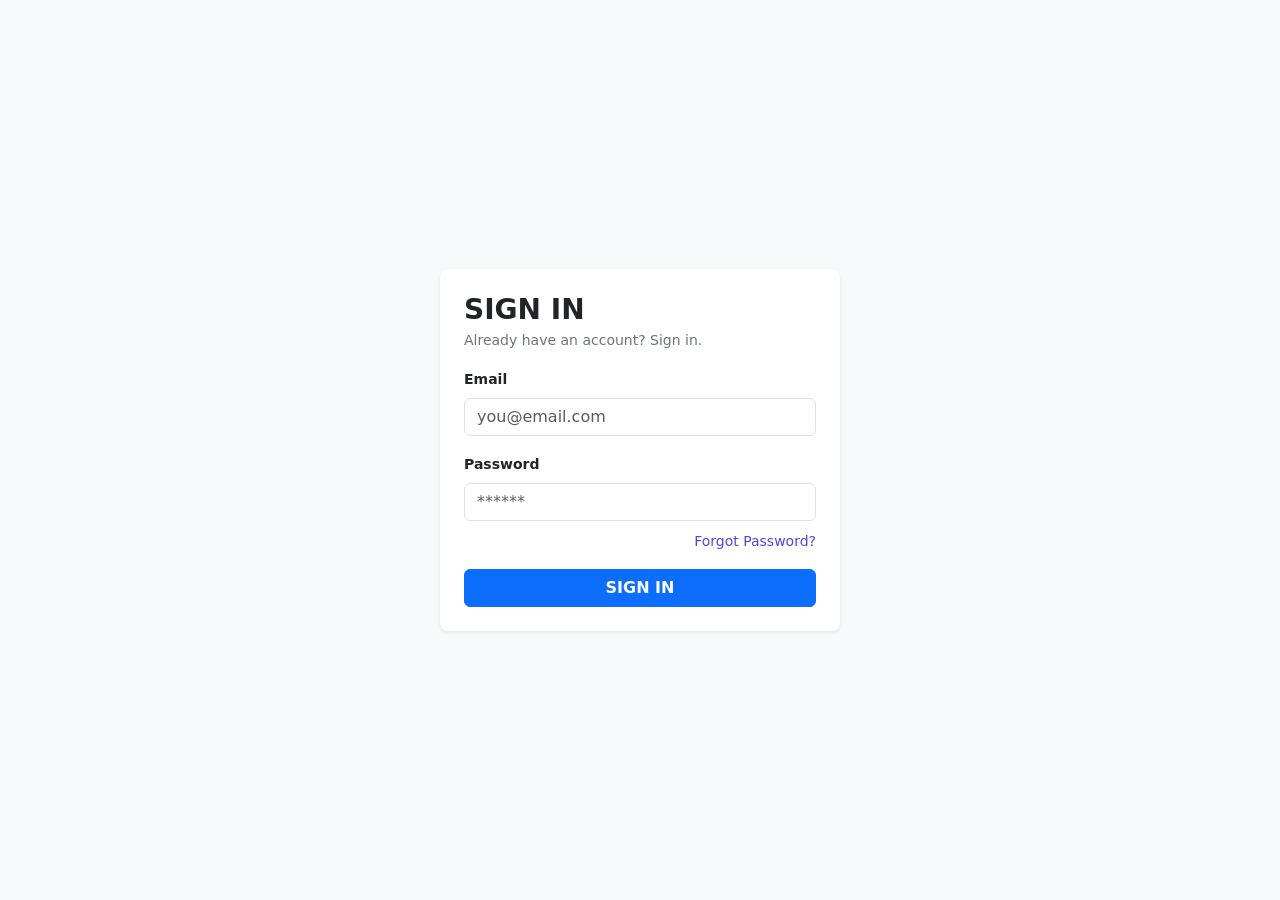
==== index.html @ d6e9cd94 "full page done" ====
<!DOCTYPE html>
<html lang="en">
<head>
    <meta charset="UTF-8">
    <meta name="viewport" content="width=device-width, initial-scale=1.0">
    <link rel="stylesheet" href="./assets/styles/bootstrap.min.css">
    <link rel="stylesheet" href="./assets/styles/styles.css">
    <title>Dashboard</title>
</head>
<body>
    <link href="https://cdn.jsdelivr.net/npm/bootstrap@5.3.3/dist/css/bootstrap.min.css" rel="stylesheet">

    <div class="d-flex justify-content-center align-items-center min-vh-100 bg-light">
        <form action="./assets/pages/dashboard.html" class="bg-white p-4 rounded-3 shadow-sm musky-form">

            <div class="mb-3">
            <h3 class="fw-bold mb-1">SIGN IN</h3>
            <p class="text-secondary small mb-0">Already have an account? Sign in.</p>
            </div>

            <div class="mb-3">
            <label for="SignInMail" class="form-label small fw-semibold">Email</label>
            <input type="email" class="form-control musky-input" id="SignInMail" required autocomplete="email" placeholder="you@email.com">
            </div>

            <div class="mb-2">
            <label for="SignInPassword" class="form-label small fw-semibold">Password</label>
            <input type="password" class="form-control musky-input" id="SignInPassword" required autocomplete="current-password" placeholder="******">
            </div>

            <div class="text-end mb-3">
            <a href="./assets/pages/forgotpassword.html" class="small musky-link">Forgot Password?</a>
            </div>

            <button type="submit" role="button" class="btn w-100 fw-semibold musky-btn btn-primary">SIGN IN</a>

        </form>
    </div>


    <script src="./assets/scripts/bootstrap.bundle.min.js"></script>
</body>
</html>
---- assets/styles/styles.css ----
*{
  margin: 0;
  padding: 0;
  box-sizing: border-box;
}

.musky-form {
  width: 400px;
  max-width: 100%;
}

.musky-input {
  background: #f3f4f6;
  border: 1px solid transparent;
}

.musky-input:focus {
  background: #ffffff;
  border-color: #7e78e2;
  box-shadow: none;
}

.musky-btn {
  background: #eef2ff;
  color: #111827;
}

.musky-btn:hover {
  background: #4338ca;
  color: #ffffff;
}

.musky-link {
  color: #4f46e5;
  text-decoration: none;
}

.nav_input:focus{
  outline: none;
}


.card{
  transition: transform 0.4s ease;
}

.card:hover{
  transform: scale(1.0);
  box-shadow: 0 10px 10px rgba(3, 111, 233, 0.507);
}


.badge-active {
  background-color: #6bbb02;
  color: #27500a;
}

.badge-leave {
  background-color: #f59f0c;
  color: #633806;
}

.badge-suspended {
  background-color: #f51515;
  color: #791f1f;
}
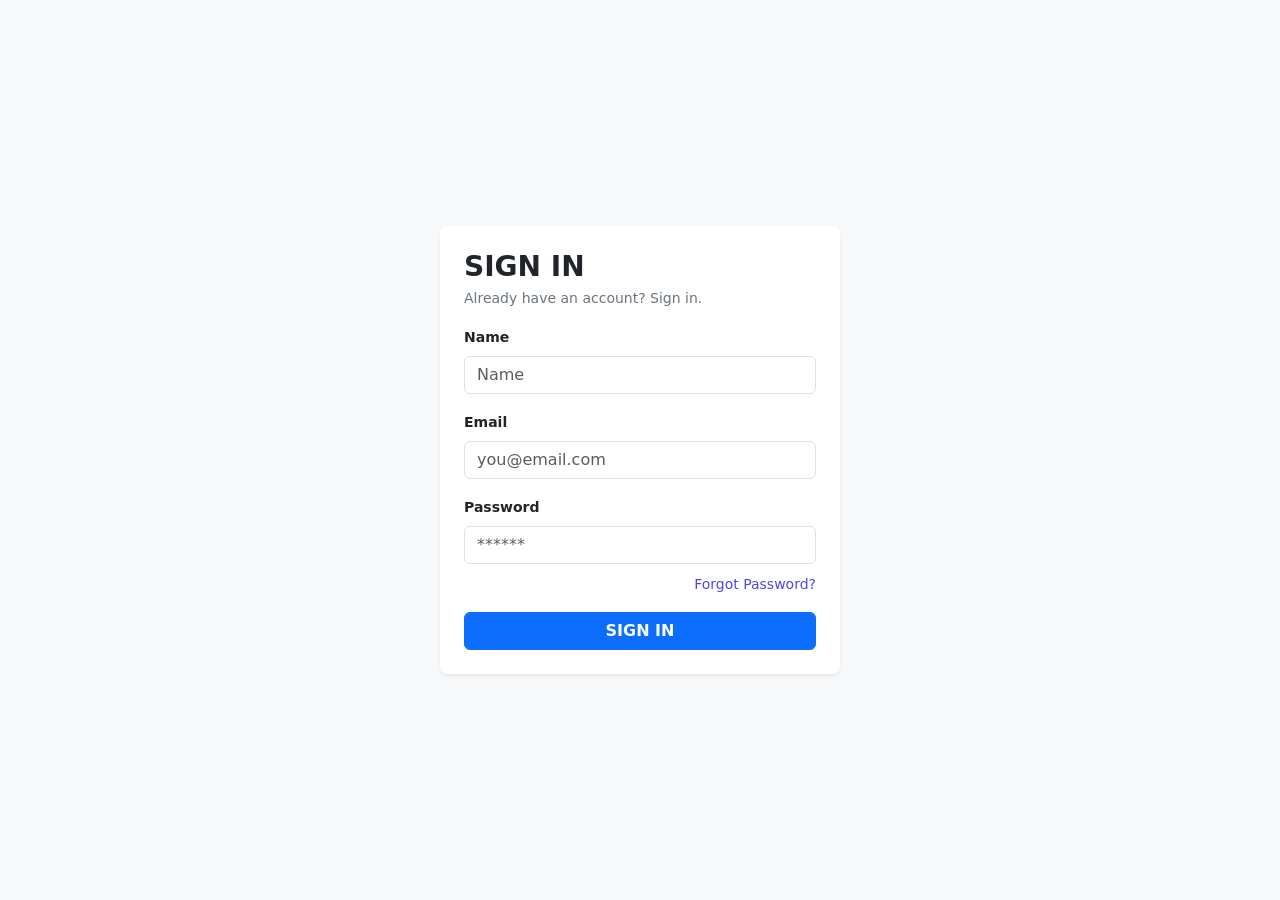
==== commit a7aaf023: "built javascript pages for dashboard and index pages" ====
--- a/index.html
+++ b/index.html
@@ -11,7 +11,7 @@
     <link href="https://cdn.jsdelivr.net/npm/bootstrap@5.3.3/dist/css/bootstrap.min.css" rel="stylesheet">
 
     <div class="d-flex justify-content-center align-items-center min-vh-100 bg-light">
-        <form action="./assets/pages/dashboard.html" class="bg-white p-4 rounded-3 shadow-sm musky-form">
+        <form action="./assets/pages/dashboard.html" class="bg-white p-4 rounded-3 shadow-sm musky-form" id="formField">
 
             <div class="mb-3">
             <h3 class="fw-bold mb-1">SIGN IN</h3>
@@ -19,25 +19,35 @@
             </div>
 
             <div class="mb-3">
+                <label for="name" class="form-label small fw-semibold">Name</label>
+                <input type="text" class="form-control musky-input" id="name"  autocomplete="name" placeholder="Name" >
+                <div id="nameError" class="invalid-feedback"></div>
+            </div>
+
+            <div class="mb-3">
             <label for="SignInMail" class="form-label small fw-semibold">Email</label>
-            <input type="email" class="form-control musky-input" id="SignInMail" required autocomplete="email" placeholder="you@email.com">
+            <input  class="form-control musky-input" id="SignInMail"  autocomplete="email" placeholder="you@email.com">
+            <div id="emailError" class="invalid-feedback"></div>
+            
             </div>
 
             <div class="mb-2">
             <label for="SignInPassword" class="form-label small fw-semibold">Password</label>
-            <input type="password" class="form-control musky-input" id="SignInPassword" required autocomplete="current-password" placeholder="******">
+            <input type="password" class="form-control musky-input" id="SignInPassword"  autocomplete="current-password" placeholder="******">
+            <div id="passwordError" class="invalid-feedback"></div>
             </div>
 
             <div class="text-end mb-3">
             <a href="./assets/pages/forgotpassword.html" class="small musky-link">Forgot Password?</a>
             </div>
 
-            <button type="submit" role="button" class="btn w-100 fw-semibold musky-btn btn-primary">SIGN IN</a>
+            <button type="submit" role="button" class="btn w-100 fw-semibold musky-btn btn-primary" id="submit">SIGN IN</a>
 
         </form>
     </div>
 
 
     <script src="./assets/scripts/bootstrap.bundle.min.js"></script>
+    <script src="./assets/scripts/index.js"></script>
 </body>
 </html>
--- a/assets/styles/styles.css
+++ b/assets/styles/styles.css
@@ -66,3 +66,16 @@
 }
 
 
+.icon-btn {
+  background: none;
+  border: none;
+  color: #6b6b66;
+  font-size: 18px;
+  letter-spacing: 2px;
+  /* padding: 4px 10px; */
+  border-radius: 6px;
+}
+
+.icon-btn:hover {
+  background-color: #f1f0ec;
+}
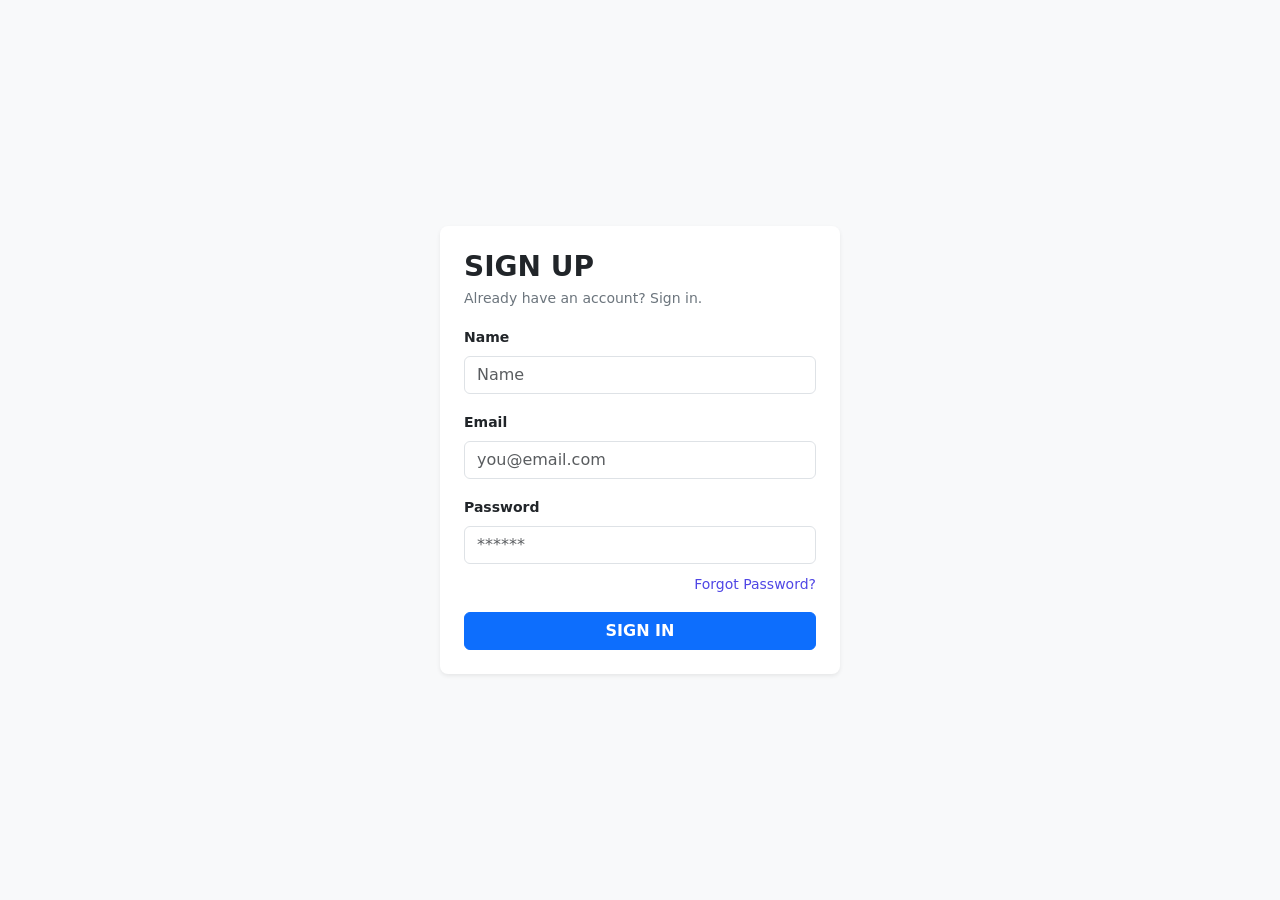
==== commit a34684b1: "added new pages and functional javascript" ====
--- a/index.html
+++ b/index.html
@@ -11,10 +11,10 @@
     <link href="https://cdn.jsdelivr.net/npm/bootstrap@5.3.3/dist/css/bootstrap.min.css" rel="stylesheet">
 
     <div class="d-flex justify-content-center align-items-center min-vh-100 bg-light">
-        <form action="./assets/pages/dashboard.html" class="bg-white p-4 rounded-3 shadow-sm musky-form" id="formField">
+        <form action="./assets/pages/login.html" class="bg-white p-4 rounded-3 shadow-sm musky-form" id="formField">
 
             <div class="mb-3">
-            <h3 class="fw-bold mb-1">SIGN IN</h3>
+            <h3 class="fw-bold mb-1">SIGN UP</h3>
             <p class="text-secondary small mb-0">Already have an account? Sign in.</p>
             </div>
 
@@ -41,7 +41,7 @@
             <a href="./assets/pages/forgotpassword.html" class="small musky-link">Forgot Password?</a>
             </div>
 
-            <button type="submit" role="button" class="btn w-100 fw-semibold musky-btn btn-primary" id="submit">SIGN IN</a>
+            <button type="submit" role="button" class="btn w-100 fw-semibold musky-btn btn-primary" id="submit">SIGN IN</button>
 
         </form>
     </div>
